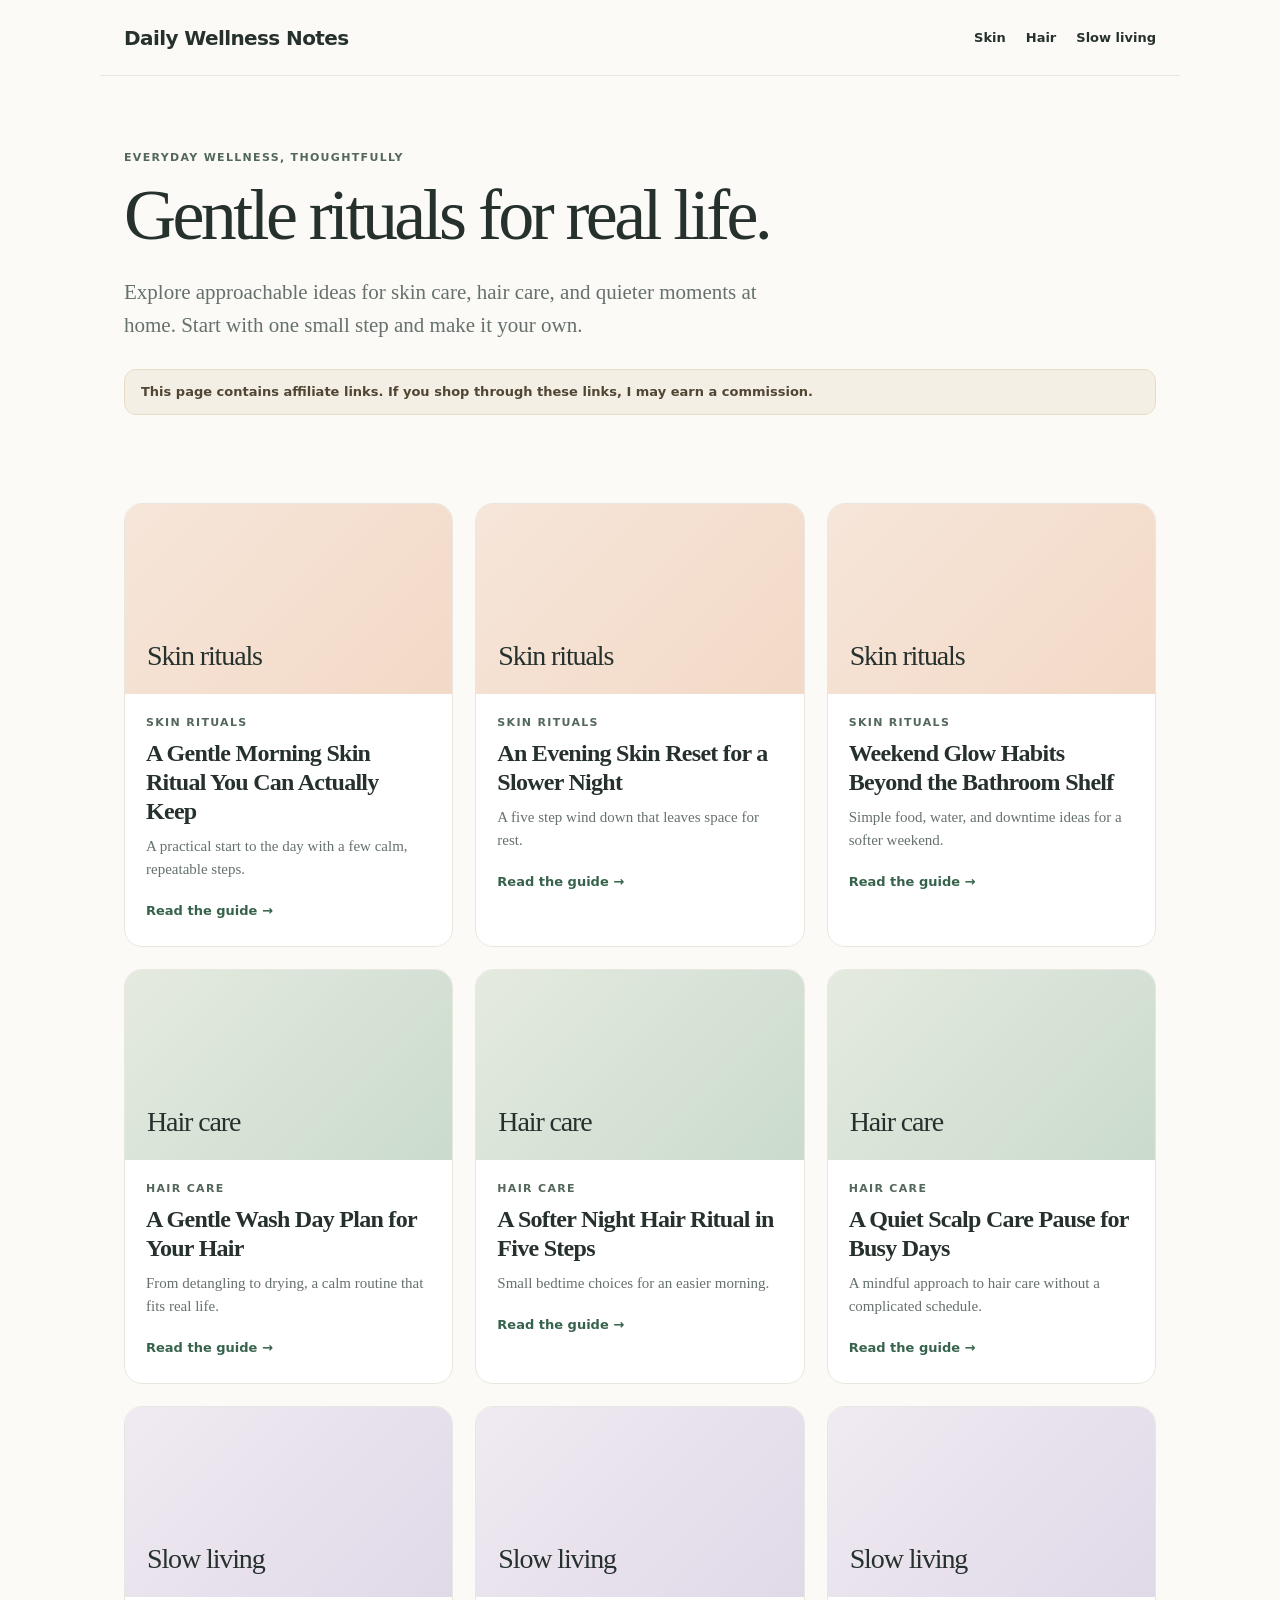
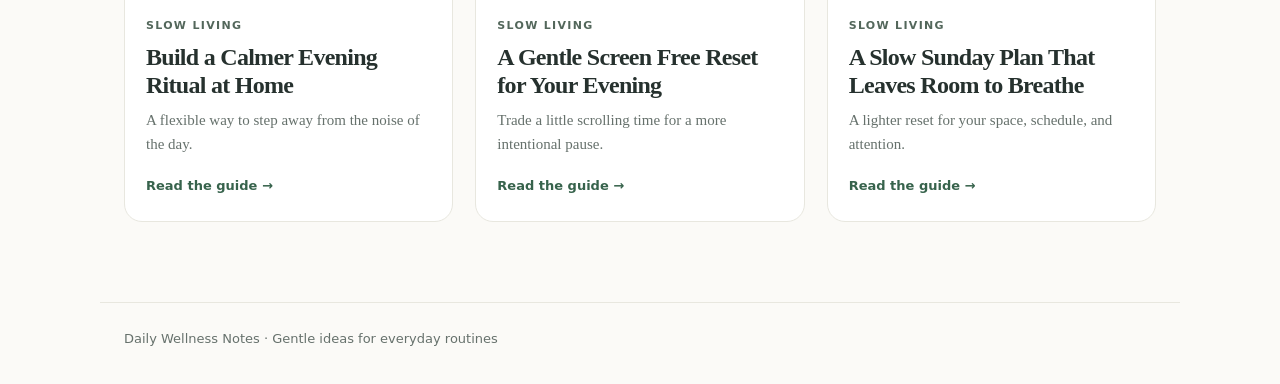
==== index.html @ 30ba21e3 "Create first seven-day Pinterest content batch" ====
<!doctype html>
<html lang="en"><head><meta charset="utf-8"><meta name="viewport" content="width=device-width, initial-scale=1">
<meta name="description" content="Gentle skin care, hair care, and slow living ideas."><link rel="canonical" href="https://dailywellnessnotes.github.io/notes/">
<title>Home | Daily Wellness Notes</title><style>
:root{--ink:#26312e;--muted:#66716c;--paper:#fbfaf7;--line:#e8e7df;--sage:#d9e2d4;--peach:#f5e4d8;--lilac:#ebe6ef}
*{box-sizing:border-box}html{scroll-behavior:smooth}body{margin:0;background:var(--paper);color:var(--ink);font:17px/1.7 Georgia,serif}
a{color:inherit}nav,.wrap,footer{max-width:1080px;margin:auto;padding:0 24px}nav{min-height:76px;display:flex;align-items:center;justify-content:space-between;gap:20px;border-bottom:1px solid var(--line)}
.brand{font:700 20px/1.2 system-ui,sans-serif;text-decoration:none;letter-spacing:-.03em}.navlinks{display:flex;gap:20px;font:600 13px system-ui,sans-serif}.navlinks a{text-decoration:none}
.hero{padding:74px 0 60px}.eyebrow,.pill{font:700 11px/1.4 system-ui,sans-serif;letter-spacing:.12em;text-transform:uppercase;color:#53675b}.hero h1,article h1{font-size:clamp(40px,6vw,72px);line-height:1.08;letter-spacing:-.05em;margin:12px 0 20px;font-weight:500;max-width:840px}
.lede{font-size:21px;line-height:1.55;color:var(--muted);max-width:650px}.disclosure{background:#f4efe5;border:1px solid #e9dcc5;border-radius:12px;padding:12px 16px;font:600 13px/1.5 system-ui,sans-serif;color:#514633;margin:28px 0}
.grid{display:grid;grid-template-columns:repeat(3,minmax(0,1fr));gap:22px;padding:0 0 80px}.card{display:block;text-decoration:none;border:1px solid var(--line);border-radius:18px;overflow:hidden;background:#fff;transition:transform .2s,box-shadow .2s}.card:hover{transform:translateY(-3px);box-shadow:0 12px 35px #20382a17}
.visual{height:190px;display:flex;align-items:end;padding:22px;background:var(--sage);font:500 28px/1.1 Georgia,serif;letter-spacing:-.04em}.visual.peach{background:linear-gradient(135deg,#f6e6d9,#f3d9c7)}.visual.sage{background:linear-gradient(135deg,#e5eadf,#cadbcd)}.visual.lilac{background:linear-gradient(135deg,#f0eaf2,#e0d9e8)}
.cardbody{padding:21px}.card h2{font-size:24px;line-height:1.2;letter-spacing:-.03em;margin:9px 0}.card p{font-size:15px;line-height:1.55;color:var(--muted);margin:0 0 15px}.read{font:700 13px system-ui,sans-serif;color:#37634c}
.article{max-width:760px;padding:54px 24px 80px;margin:auto}.article h1{font-size:clamp(39px,5vw,62px)}.article h2{font-size:27px;line-height:1.2;letter-spacing:-.025em;margin:40px 0 12px}.article p{margin:0 0 18px}.article .lede{font-size:21px}.cta{display:inline-block;background:#365b47;color:white;text-decoration:none;border-radius:999px;padding:13px 22px;font:700 14px system-ui,sans-serif;margin:16px 0 24px}.cta:hover{background:#284638}.product-note{background:#edf1e9;padding:24px;border-radius:16px;margin:28px 0}.product-note p{margin:0}.disclaimer{border-top:1px solid var(--line);padding-top:22px;margin-top:48px;color:var(--muted);font:13px/1.6 system-ui,sans-serif}footer{border-top:1px solid var(--line);padding-top:28px;padding-bottom:38px;color:var(--muted);font:13px system-ui,sans-serif}
@media(max-width:720px){nav{min-height:66px}.navlinks{gap:12px}.hero{padding:52px 0 42px}.grid{grid-template-columns:1fr;gap:16px}.visual{height:150px}.article{padding-top:38px}body{font-size:16px}}
</style></head>
<body><nav><a class="brand" href="https://dailywellnessnotes.github.io/notes/">Daily Wellness Notes</a><div class="navlinks"><a href="https://dailywellnessnotes.github.io/notes/#skin">Skin</a><a href="https://dailywellnessnotes.github.io/notes/#hair">Hair</a><a href="https://dailywellnessnotes.github.io/notes/#slow">Slow living</a></div></nav><main class="wrap"><header class="hero"><div class="eyebrow">Everyday wellness, thoughtfully</div><h1>Gentle rituals for real life.</h1><p class="lede">Explore approachable ideas for skin care, hair care, and quieter moments at home. Start with one small step and make it your own.</p><div class="disclosure">This page contains affiliate links. If you shop through these links, I may earn a commission.</div></header><div class="grid"><a class="card" id="skin" href="https://dailywellnessnotes.github.io/notes/yazi/morning-skin-ritual.html"><div class="visual peach">Skin rituals</div><div class="cardbody"><div class="pill">Skin rituals</div><h2>A Gentle Morning Skin Ritual You Can Actually Keep</h2><p>A practical start to the day with a few calm, repeatable steps.</p><span class="read">Read the guide →</span></div></a><a class="card" href="https://dailywellnessnotes.github.io/notes/yazi/evening-skin-reset.html"><div class="visual peach">Skin rituals</div><div class="cardbody"><div class="pill">Skin rituals</div><h2>An Evening Skin Reset for a Slower Night</h2><p>A five step wind down that leaves space for rest.</p><span class="read">Read the guide →</span></div></a><a class="card" href="https://dailywellnessnotes.github.io/notes/yazi/weekend-glow-habits.html"><div class="visual peach">Skin rituals</div><div class="cardbody"><div class="pill">Skin rituals</div><h2>Weekend Glow Habits Beyond the Bathroom Shelf</h2><p>Simple food, water, and downtime ideas for a softer weekend.</p><span class="read">Read the guide →</span></div></a><a class="card" id="hair" href="https://dailywellnessnotes.github.io/notes/yazi/gentle-wash-day.html"><div class="visual sage">Hair care</div><div class="cardbody"><div class="pill">Hair care</div><h2>A Gentle Wash Day Plan for Your Hair</h2><p>From detangling to drying, a calm routine that fits real life.</p><span class="read">Read the guide →</span></div></a><a class="card" href="https://dailywellnessnotes.github.io/notes/yazi/night-hair-ritual.html"><div class="visual sage">Hair care</div><div class="cardbody"><div class="pill">Hair care</div><h2>A Softer Night Hair Ritual in Five Steps</h2><p>Small bedtime choices for an easier morning.</p><span class="read">Read the guide →</span></div></a><a class="card" href="https://dailywellnessnotes.github.io/notes/yazi/scalp-care-pause.html"><div class="visual sage">Hair care</div><div class="cardbody"><div class="pill">Hair care</div><h2>A Quiet Scalp Care Pause for Busy Days</h2><p>A mindful approach to hair care without a complicated schedule.</p><span class="read">Read the guide →</span></div></a><a class="card" id="slow" href="https://dailywellnessnotes.github.io/notes/yazi/calm-evening-ritual.html"><div class="visual lilac">Slow living</div><div class="cardbody"><div class="pill">Slow living</div><h2>Build a Calmer Evening Ritual at Home</h2><p>A flexible way to step away from the noise of the day.</p><span class="read">Read the guide →</span></div></a><a class="card" href="https://dailywellnessnotes.github.io/notes/yazi/screen-free-reset.html"><div class="visual lilac">Slow living</div><div class="cardbody"><div class="pill">Slow living</div><h2>A Gentle Screen Free Reset for Your Evening</h2><p>Trade a little scrolling time for a more intentional pause.</p><span class="read">Read the guide →</span></div></a><a class="card" href="https://dailywellnessnotes.github.io/notes/yazi/slow-sunday-plan.html"><div class="visual lilac">Slow living</div><div class="cardbody"><div class="pill">Slow living</div><h2>A Slow Sunday Plan That Leaves Room to Breathe</h2><p>A lighter reset for your space, schedule, and attention.</p><span class="read">Read the guide →</span></div></a></div></main>
<footer>Daily Wellness Notes · Gentle ideas for everyday routines</footer></body></html>
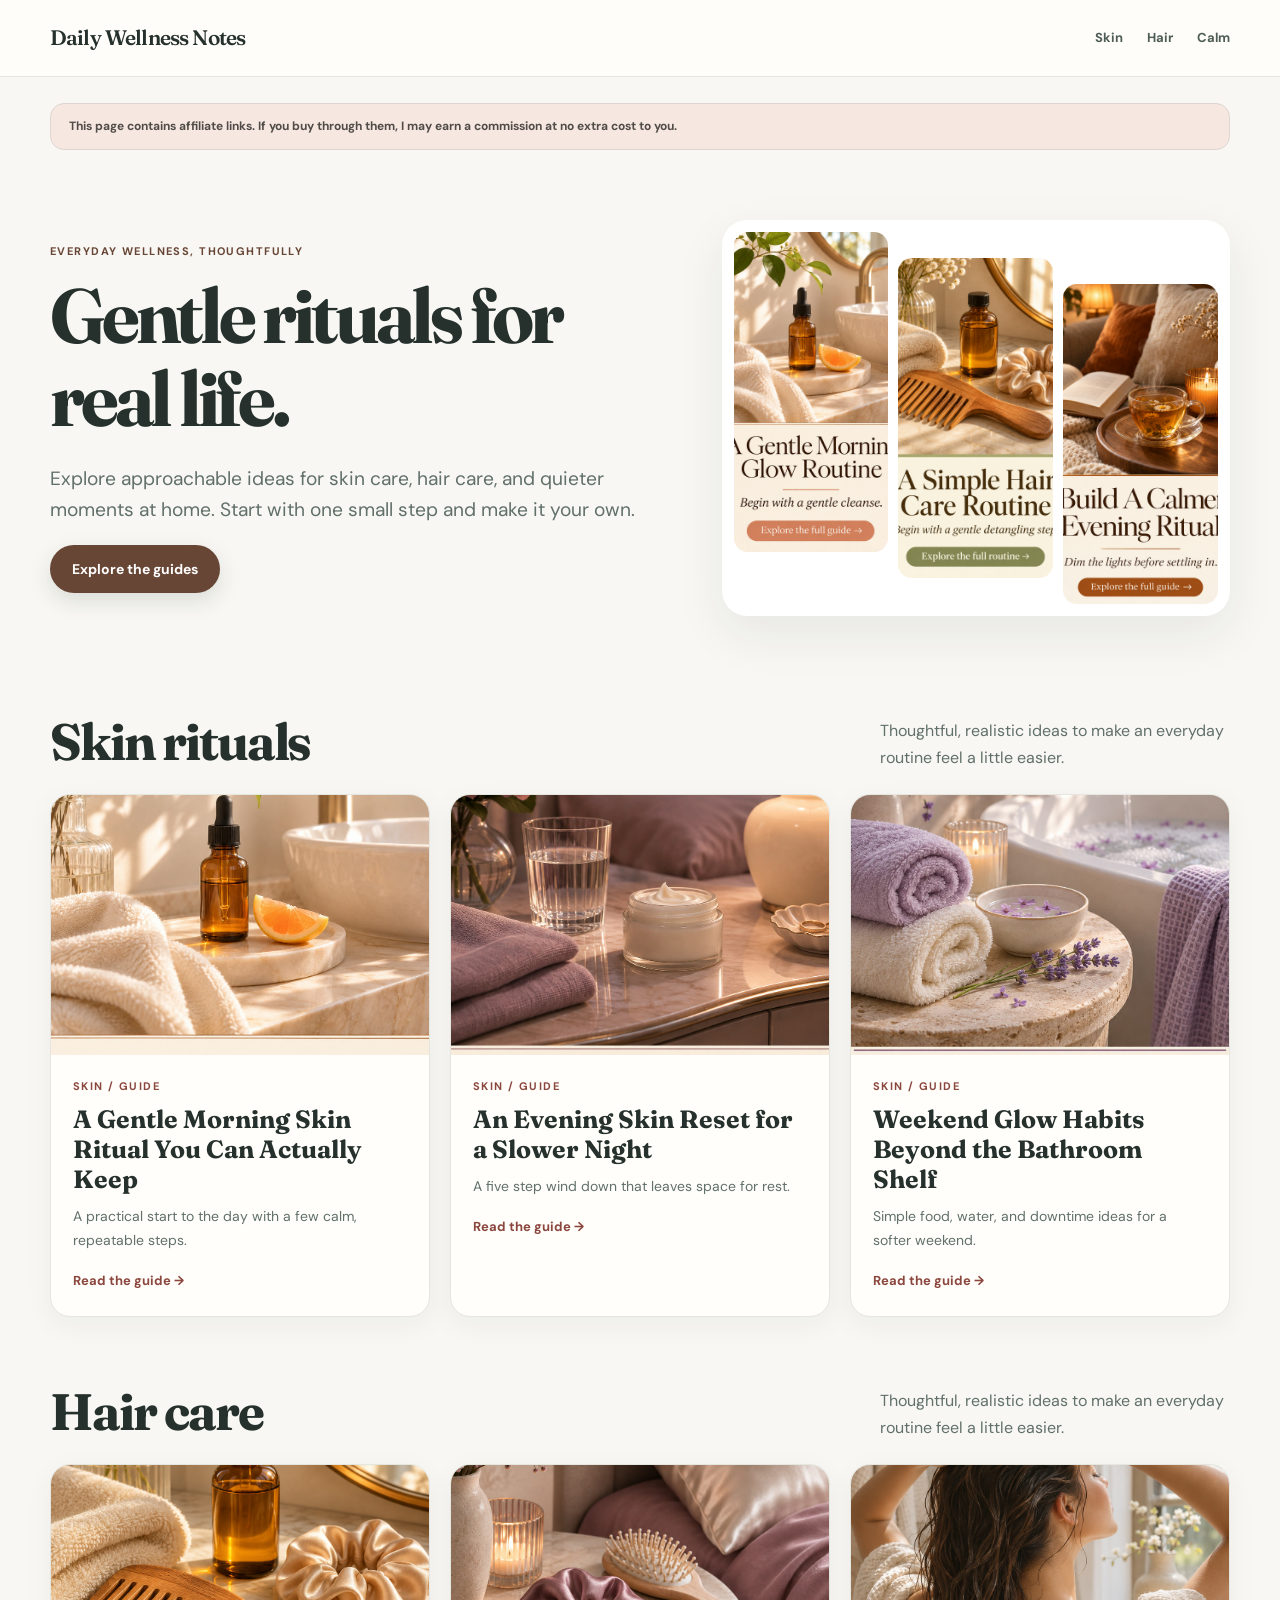
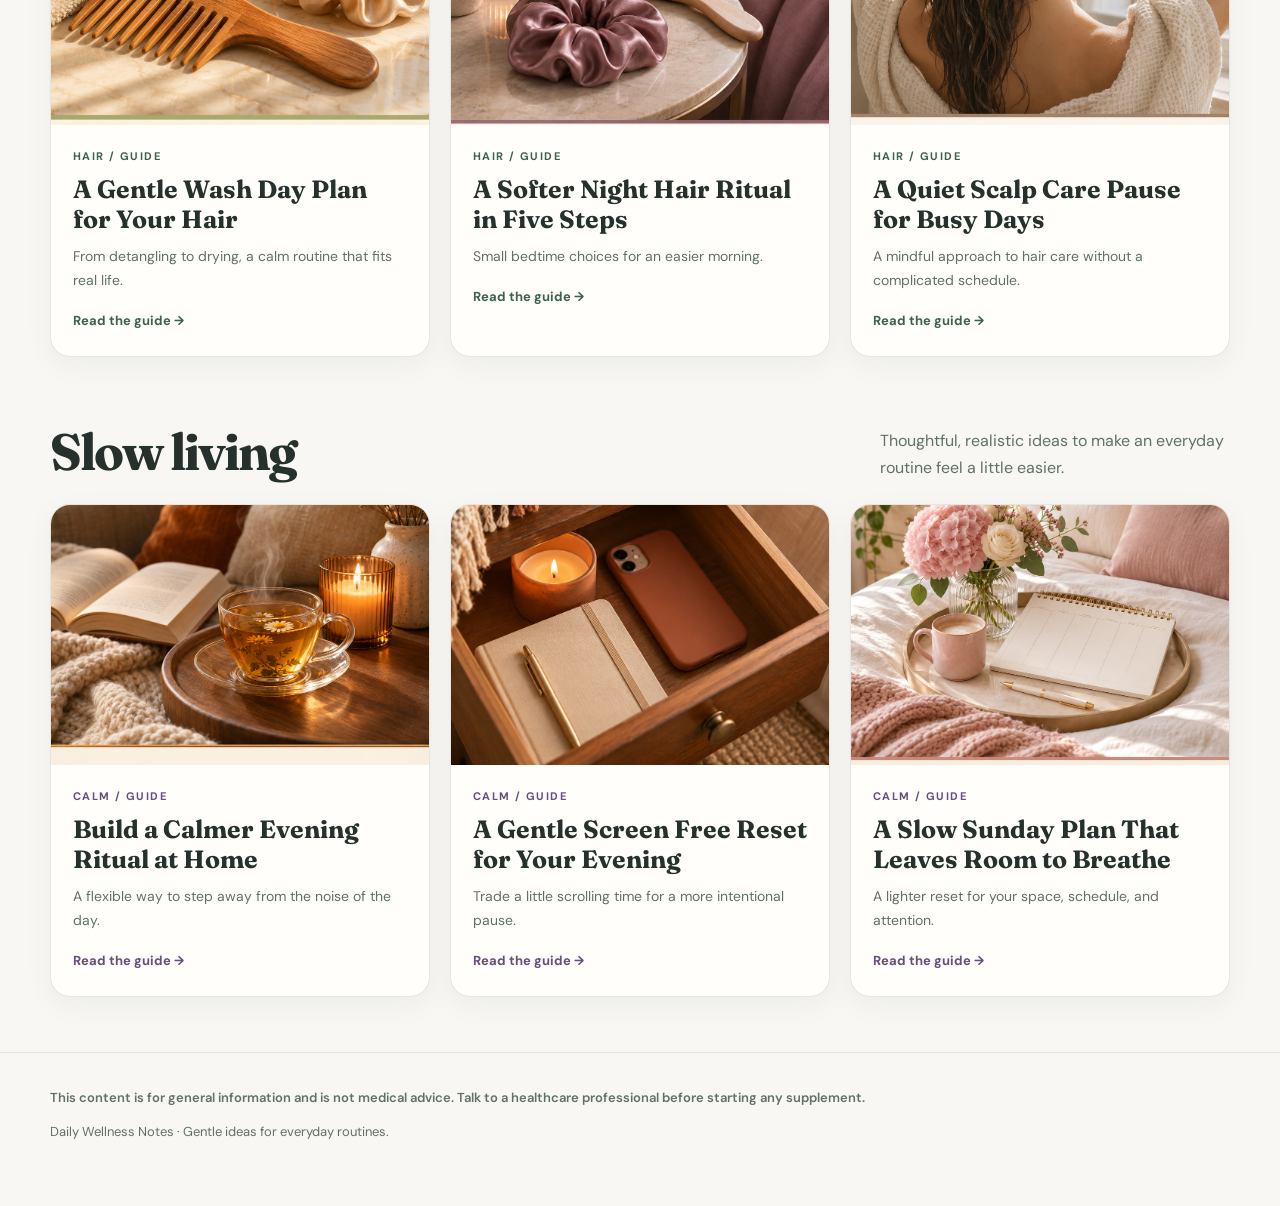
==== commit b4a9a336: "Upgrade existing affiliate guides to shared editorial layout" ====
--- a/index.html
+++ b/index.html
@@ -1,18 +1 @@
-<!doctype html>
-<html lang="en"><head><meta charset="utf-8"><meta name="viewport" content="width=device-width, initial-scale=1">
-<meta name="description" content="Gentle skin care, hair care, and slow living ideas."><link rel="canonical" href="https://dailywellnessnotes.github.io/notes/">
-<title>Home | Daily Wellness Notes</title><style>
-:root{--ink:#26312e;--muted:#66716c;--paper:#fbfaf7;--line:#e8e7df;--sage:#d9e2d4;--peach:#f5e4d8;--lilac:#ebe6ef}
-*{box-sizing:border-box}html{scroll-behavior:smooth}body{margin:0;background:var(--paper);color:var(--ink);font:17px/1.7 Georgia,serif}
-a{color:inherit}nav,.wrap,footer{max-width:1080px;margin:auto;padding:0 24px}nav{min-height:76px;display:flex;align-items:center;justify-content:space-between;gap:20px;border-bottom:1px solid var(--line)}
-.brand{font:700 20px/1.2 system-ui,sans-serif;text-decoration:none;letter-spacing:-.03em}.navlinks{display:flex;gap:20px;font:600 13px system-ui,sans-serif}.navlinks a{text-decoration:none}
-.hero{padding:74px 0 60px}.eyebrow,.pill{font:700 11px/1.4 system-ui,sans-serif;letter-spacing:.12em;text-transform:uppercase;color:#53675b}.hero h1,article h1{font-size:clamp(40px,6vw,72px);line-height:1.08;letter-spacing:-.05em;margin:12px 0 20px;font-weight:500;max-width:840px}
-.lede{font-size:21px;line-height:1.55;color:var(--muted);max-width:650px}.disclosure{background:#f4efe5;border:1px solid #e9dcc5;border-radius:12px;padding:12px 16px;font:600 13px/1.5 system-ui,sans-serif;color:#514633;margin:28px 0}
-.grid{display:grid;grid-template-columns:repeat(3,minmax(0,1fr));gap:22px;padding:0 0 80px}.card{display:block;text-decoration:none;border:1px solid var(--line);border-radius:18px;overflow:hidden;background:#fff;transition:transform .2s,box-shadow .2s}.card:hover{transform:translateY(-3px);box-shadow:0 12px 35px #20382a17}
-.visual{height:190px;display:flex;align-items:end;padding:22px;background:var(--sage);font:500 28px/1.1 Georgia,serif;letter-spacing:-.04em}.visual.peach{background:linear-gradient(135deg,#f6e6d9,#f3d9c7)}.visual.sage{background:linear-gradient(135deg,#e5eadf,#cadbcd)}.visual.lilac{background:linear-gradient(135deg,#f0eaf2,#e0d9e8)}
-.cardbody{padding:21px}.card h2{font-size:24px;line-height:1.2;letter-spacing:-.03em;margin:9px 0}.card p{font-size:15px;line-height:1.55;color:var(--muted);margin:0 0 15px}.read{font:700 13px system-ui,sans-serif;color:#37634c}
-.article{max-width:760px;padding:54px 24px 80px;margin:auto}.article h1{font-size:clamp(39px,5vw,62px)}.article h2{font-size:27px;line-height:1.2;letter-spacing:-.025em;margin:40px 0 12px}.article p{margin:0 0 18px}.article .lede{font-size:21px}.cta{display:inline-block;background:#365b47;color:white;text-decoration:none;border-radius:999px;padding:13px 22px;font:700 14px system-ui,sans-serif;margin:16px 0 24px}.cta:hover{background:#284638}.product-note{background:#edf1e9;padding:24px;border-radius:16px;margin:28px 0}.product-note p{margin:0}.disclaimer{border-top:1px solid var(--line);padding-top:22px;margin-top:48px;color:var(--muted);font:13px/1.6 system-ui,sans-serif}footer{border-top:1px solid var(--line);padding-top:28px;padding-bottom:38px;color:var(--muted);font:13px system-ui,sans-serif}
-@media(max-width:720px){nav{min-height:66px}.navlinks{gap:12px}.hero{padding:52px 0 42px}.grid{grid-template-columns:1fr;gap:16px}.visual{height:150px}.article{padding-top:38px}body{font-size:16px}}
-</style></head>
-<body><nav><a class="brand" href="https://dailywellnessnotes.github.io/notes/">Daily Wellness Notes</a><div class="navlinks"><a href="https://dailywellnessnotes.github.io/notes/#skin">Skin</a><a href="https://dailywellnessnotes.github.io/notes/#hair">Hair</a><a href="https://dailywellnessnotes.github.io/notes/#slow">Slow living</a></div></nav><main class="wrap"><header class="hero"><div class="eyebrow">Everyday wellness, thoughtfully</div><h1>Gentle rituals for real life.</h1><p class="lede">Explore approachable ideas for skin care, hair care, and quieter moments at home. Start with one small step and make it your own.</p><div class="disclosure">This page contains affiliate links. If you shop through these links, I may earn a commission.</div></header><div class="grid"><a class="card" id="skin" href="https://dailywellnessnotes.github.io/notes/yazi/morning-skin-ritual.html"><div class="visual peach">Skin rituals</div><div class="cardbody"><div class="pill">Skin rituals</div><h2>A Gentle Morning Skin Ritual You Can Actually Keep</h2><p>A practical start to the day with a few calm, repeatable steps.</p><span class="read">Read the guide →</span></div></a><a class="card" href="https://dailywellnessnotes.github.io/notes/yazi/evening-skin-reset.html"><div class="visual peach">Skin rituals</div><div class="cardbody"><div class="pill">Skin rituals</div><h2>An Evening Skin Reset for a Slower Night</h2><p>A five step wind down that leaves space for rest.</p><span class="read">Read the guide →</span></div></a><a class="card" href="https://dailywellnessnotes.github.io/notes/yazi/weekend-glow-habits.html"><div class="visual peach">Skin rituals</div><div class="cardbody"><div class="pill">Skin rituals</div><h2>Weekend Glow Habits Beyond the Bathroom Shelf</h2><p>Simple food, water, and downtime ideas for a softer weekend.</p><span class="read">Read the guide →</span></div></a><a class="card" id="hair" href="https://dailywellnessnotes.github.io/notes/yazi/gentle-wash-day.html"><div class="visual sage">Hair care</div><div class="cardbody"><div class="pill">Hair care</div><h2>A Gentle Wash Day Plan for Your Hair</h2><p>From detangling to drying, a calm routine that fits real life.</p><span class="read">Read the guide →</span></div></a><a class="card" href="https://dailywellnessnotes.github.io/notes/yazi/night-hair-ritual.html"><div class="visual sage">Hair care</div><div class="cardbody"><div class="pill">Hair care</div><h2>A Softer Night Hair Ritual in Five Steps</h2><p>Small bedtime choices for an easier morning.</p><span class="read">Read the guide →</span></div></a><a class="card" href="https://dailywellnessnotes.github.io/notes/yazi/scalp-care-pause.html"><div class="visual sage">Hair care</div><div class="cardbody"><div class="pill">Hair care</div><h2>A Quiet Scalp Care Pause for Busy Days</h2><p>A mindful approach to hair care without a complicated schedule.</p><span class="read">Read the guide →</span></div></a><a class="card" id="slow" href="https://dailywellnessnotes.github.io/notes/yazi/calm-evening-ritual.html"><div class="visual lilac">Slow living</div><div class="cardbody"><div class="pill">Slow living</div><h2>Build a Calmer Evening Ritual at Home</h2><p>A flexible way to step away from the noise of the day.</p><span class="read">Read the guide →</span></div></a><a class="card" href="https://dailywellnessnotes.github.io/notes/yazi/screen-free-reset.html"><div class="visual lilac">Slow living</div><div class="cardbody"><div class="pill">Slow living</div><h2>A Gentle Screen Free Reset for Your Evening</h2><p>Trade a little scrolling time for a more intentional pause.</p><span class="read">Read the guide →</span></div></a><a class="card" href="https://dailywellnessnotes.github.io/notes/yazi/slow-sunday-plan.html"><div class="visual lilac">Slow living</div><div class="cardbody"><div class="pill">Slow living</div><h2>A Slow Sunday Plan That Leaves Room to Breathe</h2><p>A lighter reset for your space, schedule, and attention.</p><span class="read">Read the guide →</span></div></a></div></main>
-<footer>Daily Wellness Notes · Gentle ideas for everyday routines</footer></body></html>+<!doctype html><html lang="en"><head><meta charset="utf-8"><meta name="viewport" content="width=device-width, initial-scale=1"><meta name="description" content="Gentle skin care, hair care, and slow living ideas."><link rel="canonical" href="https://dailywellnessnotes.github.io/notes/"><link rel="stylesheet" href="style.css"><title>Home | Daily Wellness Notes</title></head><body class=""><nav class="site-nav"><div class="wrap site-nav__inner"><a class="brand" href="https://dailywellnessnotes.github.io/notes/">Daily Wellness Notes</a><div class="nav-links"><a href="https://dailywellnessnotes.github.io/notes/#skin">Skin</a><a href="https://dailywellnessnotes.github.io/notes/#hair">Hair</a><a href="https://dailywellnessnotes.github.io/notes/#calm">Calm</a></div></div></nav><div class="affiliate-disclosure">This page contains affiliate links. If you buy through them, I may earn a commission at no extra cost to you.</div><main class="wrap"><header class="home-hero"><div><div class="eyebrow">Everyday wellness, thoughtfully</div><h1>Gentle rituals for real life.</h1><p class="lede">Explore approachable ideas for skin care, hair care, and quieter moments at home. Start with one small step and make it your own.</p><a class="btn" href="#skin">Explore the guides</a></div><div class="home-mosaic"><img src="https://dailywellnessnotes.github.io/notes/images/2026-11-11-kolajen-01.jpg" alt="Editorial pin artwork showing sunlit bathroom vanity, cream towel, unlabeled amber skincare dropper, citrus slice, leafy branch." loading="lazy"><img src="https://dailywellnessnotes.github.io/notes/images/2026-11-11-sac-01.jpg" alt="Editorial pin artwork showing sunlit vanity with wooden wide tooth comb, folded towel and unlabeled hair oil bottle." loading="lazy"><img src="https://dailywellnessnotes.github.io/notes/images/2026-11-11-stres-01.jpg" alt="Editorial pin artwork showing steaming herbal tea and candle beside open book on cozy sofa." loading="lazy"></div></header><section class="category-block theme-skin" id="skin"><div class="category-head"><h2>Skin rituals</h2><p>Thoughtful, realistic ideas to make an everyday routine feel a little easier.</p></div><div class="home-grid"><a class="home-card" href="https://dailywellnessnotes.github.io/notes/yazi/morning-skin-ritual.html"><img src="https://dailywellnessnotes.github.io/notes/images/2026-11-11-kolajen-01.jpg" alt="Editorial pin artwork showing sunlit bathroom vanity, cream towel, unlabeled amber skincare dropper, citrus slice, leafy branch." loading="lazy"><div class="home-card__body"><div class="eyebrow">Skin / Guide</div><h3>A Gentle Morning Skin Ritual You Can Actually Keep</h3><p>A practical start to the day with a few calm, repeatable steps.</p><span>Read the guide →</span></div></a><a class="home-card" href="https://dailywellnessnotes.github.io/notes/yazi/evening-skin-reset.html"><img src="https://dailywellnessnotes.github.io/notes/images/2026-11-11-kolajen-02.jpg" alt="Editorial pin artwork showing bedside vanity with folded linen, glass water cup, soft lamp, moisturizer jar without label." loading="lazy"><div class="home-card__body"><div class="eyebrow">Skin / Guide</div><h3>An Evening Skin Reset for a Slower Night</h3><p>A five step wind down that leaves space for rest.</p><span>Read the guide →</span></div></a><a class="home-card" href="https://dailywellnessnotes.github.io/notes/yazi/weekend-glow-habits.html"><img src="https://dailywellnessnotes.github.io/notes/images/2026-11-16-kolajen-02.jpg" alt="Editorial pin artwork showing quiet home spa scene, rolled towels, small bowl and lavender stem by bathtub." loading="lazy"><div class="home-card__body"><div class="eyebrow">Skin / Guide</div><h3>Weekend Glow Habits Beyond the Bathroom Shelf</h3><p>Simple food, water, and downtime ideas for a softer weekend.</p><span>Read the guide →</span></div></a></div></section><section class="category-block theme-hair" id="hair"><div class="category-head"><h2>Hair care</h2><p>Thoughtful, realistic ideas to make an everyday routine feel a little easier.</p></div><div class="home-grid"><a class="home-card" href="https://dailywellnessnotes.github.io/notes/yazi/gentle-wash-day.html"><img src="https://dailywellnessnotes.github.io/notes/images/2026-11-11-sac-01.jpg" alt="Editorial pin artwork showing sunlit vanity with wooden wide tooth comb, folded towel and unlabeled hair oil bottle." loading="lazy"><div class="home-card__body"><div class="eyebrow">Hair / Guide</div><h3>A Gentle Wash Day Plan for Your Hair</h3><p>From detangling to drying, a calm routine that fits real life.</p><span>Read the guide →</span></div></a><a class="home-card" href="https://dailywellnessnotes.github.io/notes/yazi/night-hair-ritual.html"><img src="https://dailywellnessnotes.github.io/notes/images/2026-11-17-sac-02.jpg" alt="Editorial pin artwork showing loose silk scrunchie, brush and pillow on softly lit bedside table." loading="lazy"><div class="home-card__body"><div class="eyebrow">Hair / Guide</div><h3>A Softer Night Hair Ritual in Five Steps</h3><p>Small bedtime choices for an easier morning.</p><span>Read the guide →</span></div></a><a class="home-card" href="https://dailywellnessnotes.github.io/notes/yazi/scalp-care-pause.html"><img src="https://dailywellnessnotes.github.io/notes/images/2026-11-12-sac-02.jpg" alt="Editorial pin artwork showing hands gently massaging scalp of healthy woman from behind in natural window light." loading="lazy"><div class="home-card__body"><div class="eyebrow">Hair / Guide</div><h3>A Quiet Scalp Care Pause for Busy Days</h3><p>A mindful approach to hair care without a complicated schedule.</p><span>Read the guide →</span></div></a></div></section><section class="category-block theme-calm" id="calm"><div class="category-head"><h2>Slow living</h2><p>Thoughtful, realistic ideas to make an everyday routine feel a little easier.</p></div><div class="home-grid"><a class="home-card" href="https://dailywellnessnotes.github.io/notes/yazi/calm-evening-ritual.html"><img src="https://dailywellnessnotes.github.io/notes/images/2026-11-11-stres-01.jpg" alt="Editorial pin artwork showing steaming herbal tea and candle beside open book on cozy sofa." loading="lazy"><div class="home-card__body"><div class="eyebrow">Calm / Guide</div><h3>Build a Calmer Evening Ritual at Home</h3><p>A flexible way to step away from the noise of the day.</p><span>Read the guide →</span></div></a><a class="home-card" href="https://dailywellnessnotes.github.io/notes/yazi/screen-free-reset.html"><img src="https://dailywellnessnotes.github.io/notes/images/2026-11-12-stres-02.jpg" alt="Editorial pin artwork showing phone face down in drawer beside paper journal and candle." loading="lazy"><div class="home-card__body"><div class="eyebrow">Calm / Guide</div><h3>A Gentle Screen Free Reset for Your Evening</h3><p>Trade a little scrolling time for a more intentional pause.</p><span>Read the guide →</span></div></a><a class="home-card" href="https://dailywellnessnotes.github.io/notes/yazi/slow-sunday-plan.html"><img src="https://dailywellnessnotes.github.io/notes/images/2026-11-17-stres-02.jpg" alt="Editorial pin artwork showing freshly made bed, flowers and blank weekly planner on tray." loading="lazy"><div class="home-card__body"><div class="eyebrow">Calm / Guide</div><h3>A Slow Sunday Plan That Leaves Room to Breathe</h3><p>A lighter reset for your space, schedule, and attention.</p><span>Read the guide →</span></div></a></div></section></main><footer class="site-footer"><div class="wrap"><p class="medical-note">This content is for general information and is not medical advice. Talk to a healthcare professional before starting any supplement.</p><p>Daily Wellness Notes · Gentle ideas for everyday routines.</p></div></footer></body></html>
--- a/style.css
+++ b/style.css
@@ -0,0 +1,275 @@
+@import url("https://fonts.googleapis.com/css2?family=DM+Sans:wght@400;500;600;700&family=Fraunces:opsz,wght@9..144,400;9..144,500;9..144,600&display=swap");
+
+:root {
+  --ink: #26312d;
+  --muted: #62706a;
+  --paper: #f8f7f3;
+  --surface: #fffefa;
+  --line: #e4e6df;
+  --accent: #8d6a57;
+  --accent-dark: #684635;
+  --tint: #f6e7e1;
+  --tint-strong: #efd3ca;
+  --shadow: 0 18px 50px rgba(29, 44, 36, .08);
+}
+
+.theme-skin { --accent: #b4685d; --accent-dark: #8b463e; --tint: #f9e8e3; --tint-strong: #f2d5cd; }
+.theme-hair { --accent: #5f806b; --accent-dark: #3d624c; --tint: #e9f0e7; --tint-strong: #d5e3d3; }
+.theme-calm { --accent: #86709a; --accent-dark: #654e7a; --tint: #f0eaf4; --tint-strong: #e3d8eb; }
+
+* { box-sizing: border-box; }
+html { scroll-behavior: smooth; }
+body {
+  margin: 0;
+  overflow-x: hidden;
+  background: var(--paper);
+  color: var(--ink);
+  font: 400 16px/1.72 "DM Sans", Arial, sans-serif;
+}
+img { display: block; max-width: 100%; }
+a { color: inherit; }
+button, a { -webkit-tap-highlight-color: transparent; }
+:focus-visible { outline: 3px solid var(--accent); outline-offset: 3px; }
+.wrap { width: min(100% - 40px, 1180px); margin-inline: auto; }
+
+.site-nav {
+  border-bottom: 1px solid var(--line);
+  background: rgba(255, 254, 250, .94);
+}
+.site-nav__inner {
+  min-height: 76px;
+  display: flex;
+  align-items: center;
+  justify-content: space-between;
+  gap: 24px;
+}
+.brand {
+  color: var(--ink);
+  font: 600 21px/1.1 "Fraunces", Georgia, serif;
+  letter-spacing: -.04em;
+  text-decoration: none;
+}
+.nav-links { display: flex; flex-wrap: wrap; gap: 8px 24px; }
+.nav-links a {
+  color: #4d5d55;
+  font-size: 13px;
+  font-weight: 700;
+  text-decoration: none;
+}
+.nav-links a:hover { color: var(--accent-dark); }
+
+.affiliate-disclosure {
+  width: min(100% - 40px, 1180px);
+  margin: 26px auto 0;
+  padding: 13px 18px;
+  border: 1px solid color-mix(in srgb, var(--accent) 28%, white);
+  border-radius: 14px;
+  background: var(--tint);
+  color: #514c47;
+  font-size: 12px;
+  font-weight: 700;
+  line-height: 1.55;
+}
+.eyebrow, .read-meta, .kicker {
+  font-size: 11px;
+  font-weight: 700;
+  letter-spacing: .13em;
+  text-transform: uppercase;
+  color: var(--accent-dark);
+}
+h1, h2, h3, blockquote { font-family: "Fraunces", Georgia, serif; }
+h1 { letter-spacing: -.055em; line-height: 1.08; }
+h2 { letter-spacing: -.04em; line-height: 1.18; }
+p { margin: 0 0 1em; }
+.lede { color: var(--muted); font-size: clamp(17px, 1.5vw, 20px); line-height: 1.65; }
+.text-link {
+  color: var(--accent-dark);
+  font-weight: 700;
+  text-decoration-thickness: 1.5px;
+  text-underline-offset: 3px;
+}
+.text-link:hover { color: var(--ink); }
+.btn {
+  display: inline-flex;
+  align-items: center;
+  justify-content: center;
+  min-height: 48px;
+  padding: 12px 22px;
+  border-radius: 999px;
+  background: var(--accent-dark);
+  box-shadow: 0 8px 22px rgba(29, 44, 36, .13);
+  color: white;
+  font-size: 14px;
+  font-weight: 700;
+  line-height: 1.3;
+  text-align: center;
+  text-decoration: none;
+  transition: transform .2s ease, box-shadow .2s ease;
+}
+.btn:hover { transform: translateY(-2px); box-shadow: 0 12px 26px rgba(29, 44, 36, .18); }
+.btn--light { background: white; color: var(--accent-dark); }
+
+.article-hero {
+  display: grid;
+  grid-template-columns: minmax(0, 1.1fr) minmax(300px, .9fr);
+  gap: clamp(30px, 5vw, 78px);
+  align-items: center;
+  padding-block: 48px 70px;
+}
+.article-hero h1 { max-width: 670px; margin: 14px 0 22px; font-size: clamp(43px, 5.2vw, 76px); }
+.read-meta { display: flex; gap: 18px; margin-bottom: 25px; color: #71756e; letter-spacing: .07em; }
+.hero-media { margin: 0; padding: 16px; border-radius: 28px; background: var(--tint-strong); box-shadow: var(--shadow); }
+.hero-media img { width: 100%; max-height: 560px; object-fit: contain; border-radius: 18px; }
+.hero-media figcaption { margin-top: 12px; font-size: 12px; color: var(--muted); text-align: center; }
+.hero-actions { margin-top: 25px; }
+
+.article-layout { display: grid; grid-template-columns: minmax(0, 760px) minmax(220px, 1fr); gap: 52px; align-items: start; }
+.article-main { min-width: 0; }
+.toc {
+  padding: 27px 30px;
+  border: 1px solid var(--line);
+  border-radius: 22px;
+  background: var(--surface);
+  box-shadow: var(--shadow);
+}
+.toc h2 { margin: 0 0 12px; font-size: 27px; }
+.toc ol { margin: 0; padding-left: 21px; }
+.toc li { margin: 8px 0; }
+.toc a { color: var(--accent-dark); font-size: 14px; font-weight: 600; text-underline-offset: 3px; }
+.article-aside { position: sticky; top: 26px; }
+.aside-card { border-radius: 20px; background: var(--tint); padding: 22px; }
+.aside-card p { color: var(--muted); font-size: 14px; line-height: 1.6; }
+.aside-card img { width: 100%; border-radius: 14px; margin-bottom: 17px; }
+
+.step-card {
+  display: grid;
+  grid-template-columns: 54px minmax(0, 1fr);
+  gap: 16px;
+  margin: 24px 0;
+  padding: 26px 28px;
+  border: 1px solid var(--line);
+  border-radius: 22px;
+  background: var(--surface);
+  box-shadow: 0 10px 35px rgba(29, 44, 36, .045);
+  scroll-margin-top: 24px;
+}
+.step-badge {
+  display: grid;
+  place-items: center;
+  width: 46px;
+  height: 46px;
+  border-radius: 50%;
+  background: var(--tint-strong);
+  color: var(--accent-dark);
+  font-weight: 700;
+  font-size: 13px;
+}
+.step-card h2 { margin: 1px 0 14px; font-size: clamp(26px, 2.3vw, 34px); }
+.step-card p { color: #48554d; }
+.step-card p:last-child { margin-bottom: 0; }
+.article-figure { margin: 30px 0; display: grid; grid-template-columns: 1fr 1fr; gap: 18px; }
+.article-figure figure { margin: 0; padding: 11px; border-radius: 20px; background: var(--tint); }
+.article-figure img { width: 100%; height: 330px; object-fit: contain; border-radius: 13px; }
+.article-figure figcaption { padding: 8px 3px 2px; color: var(--muted); font-size: 12px; }
+.article-figure--single { grid-template-columns: 1fr; }
+.article-figure--single img { height: 390px; }
+.tip-box { margin: 28px 0; padding: 22px 25px; border-left: 4px solid var(--accent); border-radius: 0 18px 18px 0; background: var(--tint); }
+.tip-box strong { color: var(--accent-dark); }
+.tip-box p { margin: 4px 0 0; }
+.pullquote { margin: 34px 0; padding: 12px 24px; border-left: 1px solid var(--accent); color: var(--accent-dark); font-size: clamp(24px, 2.5vw, 33px); font-style: italic; line-height: 1.45; }
+.product-card { margin: 34px 0; padding: clamp(25px, 4vw, 38px); border-radius: 25px; background: var(--tint); box-shadow: var(--shadow); }
+.product-card h2 { font-size: 36px; margin: 10px 0 14px; }
+.product-card p { max-width: 650px; }
+.product-card ul { padding-left: 22px; margin: 16px 0 22px; }
+.product-card li { margin: 7px 0; }
+.closing-copy { padding: 12px 5px 5px; color: #4b5750; }
+
+.faq { padding: 58px 0 18px; }
+.faq h2, .related h2 { font-size: clamp(32px, 3.3vw, 45px); margin: 0 0 22px; }
+.faq details { margin: 10px 0; border: 1px solid var(--line); border-radius: 15px; background: var(--surface); }
+.faq summary { cursor: pointer; padding: 17px 20px; font-weight: 700; list-style: none; }
+.faq summary::after { content: "+"; float: right; color: var(--accent); font-size: 21px; line-height: 1; }
+.faq details[open] summary::after { content: "−"; }
+.faq details p { padding: 0 20px 18px; color: var(--muted); margin: 0; }
+.final-cta { margin: 48px 0 62px; padding: clamp(28px, 5vw, 50px); border-radius: 26px; background: var(--accent-dark); color: white; }
+.final-cta h2 { margin: 0 0 12px; font-size: clamp(32px, 3.3vw, 45px); }
+.final-cta p { max-width: 690px; color: rgba(255,255,255,.88); }
+.final-cta .text-link { color: white; }
+.related { padding-bottom: 80px; }
+.related-grid { display: grid; grid-template-columns: repeat(3, minmax(0, 1fr)); gap: 18px; }
+.related-card { overflow: hidden; border: 1px solid var(--line); border-radius: 18px; background: var(--surface); text-decoration: none; box-shadow: 0 8px 24px rgba(29,44,36,.045); }
+.related-card img { width: 100%; height: 185px; object-fit: cover; object-position: 50% 30%; }
+.related-card__body { padding: 16px; }
+.related-card__body span { color: var(--accent-dark); font-size: 11px; font-weight: 700; letter-spacing: .08em; text-transform: uppercase; }
+.related-card h3 { font-size: 20px; line-height: 1.25; margin: 6px 0 0; }
+.site-footer { border-top: 1px solid var(--line); padding: 34px 0 50px; color: var(--muted); font-size: 13px; }
+.medical-note { max-width: 830px; margin: 0 0 12px; font-weight: 600; }
+.mobile-shop { display: none; }
+
+.home-hero { display: grid; grid-template-columns: 1.1fr .9fr; gap: 50px; align-items: center; padding: 70px 0 86px; }
+.home-hero h1 { margin: 14px 0 22px; font-size: clamp(50px, 6vw, 84px); }
+.home-mosaic { display: grid; grid-template-columns: repeat(3, 1fr); gap: 10px; padding: 12px; border-radius: 25px; background: white; box-shadow: var(--shadow); }
+.home-mosaic img { width: 100%; height: 320px; object-fit: cover; border-radius: 14px; }
+.home-mosaic img:nth-child(2) { margin-top: 26px; }
+.home-mosaic img:nth-child(3) { margin-top: 52px; }
+.category-block { padding: 10px 0 55px; scroll-margin-top: 20px; }
+.category-head { display: flex; align-items: end; justify-content: space-between; gap: 20px; margin-bottom: 22px; }
+.category-head h2 { font-size: clamp(34px, 4vw, 52px); margin: 0; }
+.category-head p { color: var(--muted); margin: 0; max-width: 350px; }
+.home-grid { display: grid; grid-template-columns: repeat(3, minmax(0, 1fr)); gap: 20px; }
+.home-card { overflow: hidden; border-radius: 20px; border: 1px solid var(--line); background: var(--surface); text-decoration: none; box-shadow: 0 8px 28px rgba(29,44,36,.05); }
+.home-card img { width: 100%; height: 260px; object-fit: cover; object-position: 50% 32%; }
+.home-card__body { padding: 22px; }
+.home-card h3 { font-size: 25px; line-height: 1.2; margin: 8px 0 10px; }
+.home-card p { color: var(--muted); font-size: 14px; }
+.home-card__body span { color: var(--accent-dark); font-size: 13px; font-weight: 700; }
+
+@media (max-width: 960px) {
+  .article-layout { grid-template-columns: minmax(0, 1fr); }
+  .article-aside { display: none; }
+  .home-hero { gap: 25px; }
+}
+@media (max-width: 680px) {
+  body.article-page { padding-bottom: calc(92px + env(safe-area-inset-bottom)); }
+  .wrap { width: min(100% - 28px, 1180px); }
+  .site-nav__inner { min-height: 68px; gap: 8px; flex-wrap: wrap; justify-content: center; padding-block: 11px; }
+  .brand { width: 100%; font-size: 17px; text-align: center; }
+  .nav-links { gap: 18px; justify-content: center; }
+  .nav-links a { font-size: 11px; }
+  .affiliate-disclosure { width: min(100% - 28px, 1180px); margin-top: 14px; }
+  .article-hero { grid-template-columns: 1fr; gap: 23px; padding-block: 32px 42px; }
+  .article-hero h1 { font-size: clamp(40px, 11vw, 58px); }
+  .hero-media { padding: 10px; border-radius: 20px; }
+  .hero-media img { max-height: none; }
+  .toc { padding: 22px; }
+  .step-card { grid-template-columns: 1fr; gap: 10px; padding: 23px; }
+  .article-figure { gap: 10px; }
+  .article-figure img { height: 230px; }
+  .article-figure--single img { height: 300px; }
+  .related-grid, .home-grid { grid-template-columns: 1fr; }
+  .related-card img { height: 210px; }
+  .mobile-shop {
+    display: flex;
+    align-items: center;
+    justify-content: space-between;
+    gap: 12px;
+    position: fixed;
+    z-index: 10;
+    left: 0;
+    right: 0;
+    bottom: 0;
+    min-height: 72px;
+    padding: 10px max(14px, env(safe-area-inset-left)) calc(10px + env(safe-area-inset-bottom)) max(14px, env(safe-area-inset-right));
+    border-top: 1px solid var(--line);
+    background: rgba(255,254,250,.97);
+    box-shadow: 0 -8px 25px rgba(29,44,36,.08);
+    backdrop-filter: blur(12px);
+  }
+  .mobile-shop span { font-size: 12px; font-weight: 700; line-height: 1.3; }
+  .mobile-shop .btn { min-height: 42px; flex: 0 0 auto; padding: 9px 15px; font-size: 12px; }
+  .home-hero { grid-template-columns: 1fr; padding: 45px 0 55px; }
+  .home-mosaic img { height: 210px; }
+  .category-head { display: block; }
+  .category-head p { margin-top: 8px; }
+  .home-card img { height: 250px; }
+}
